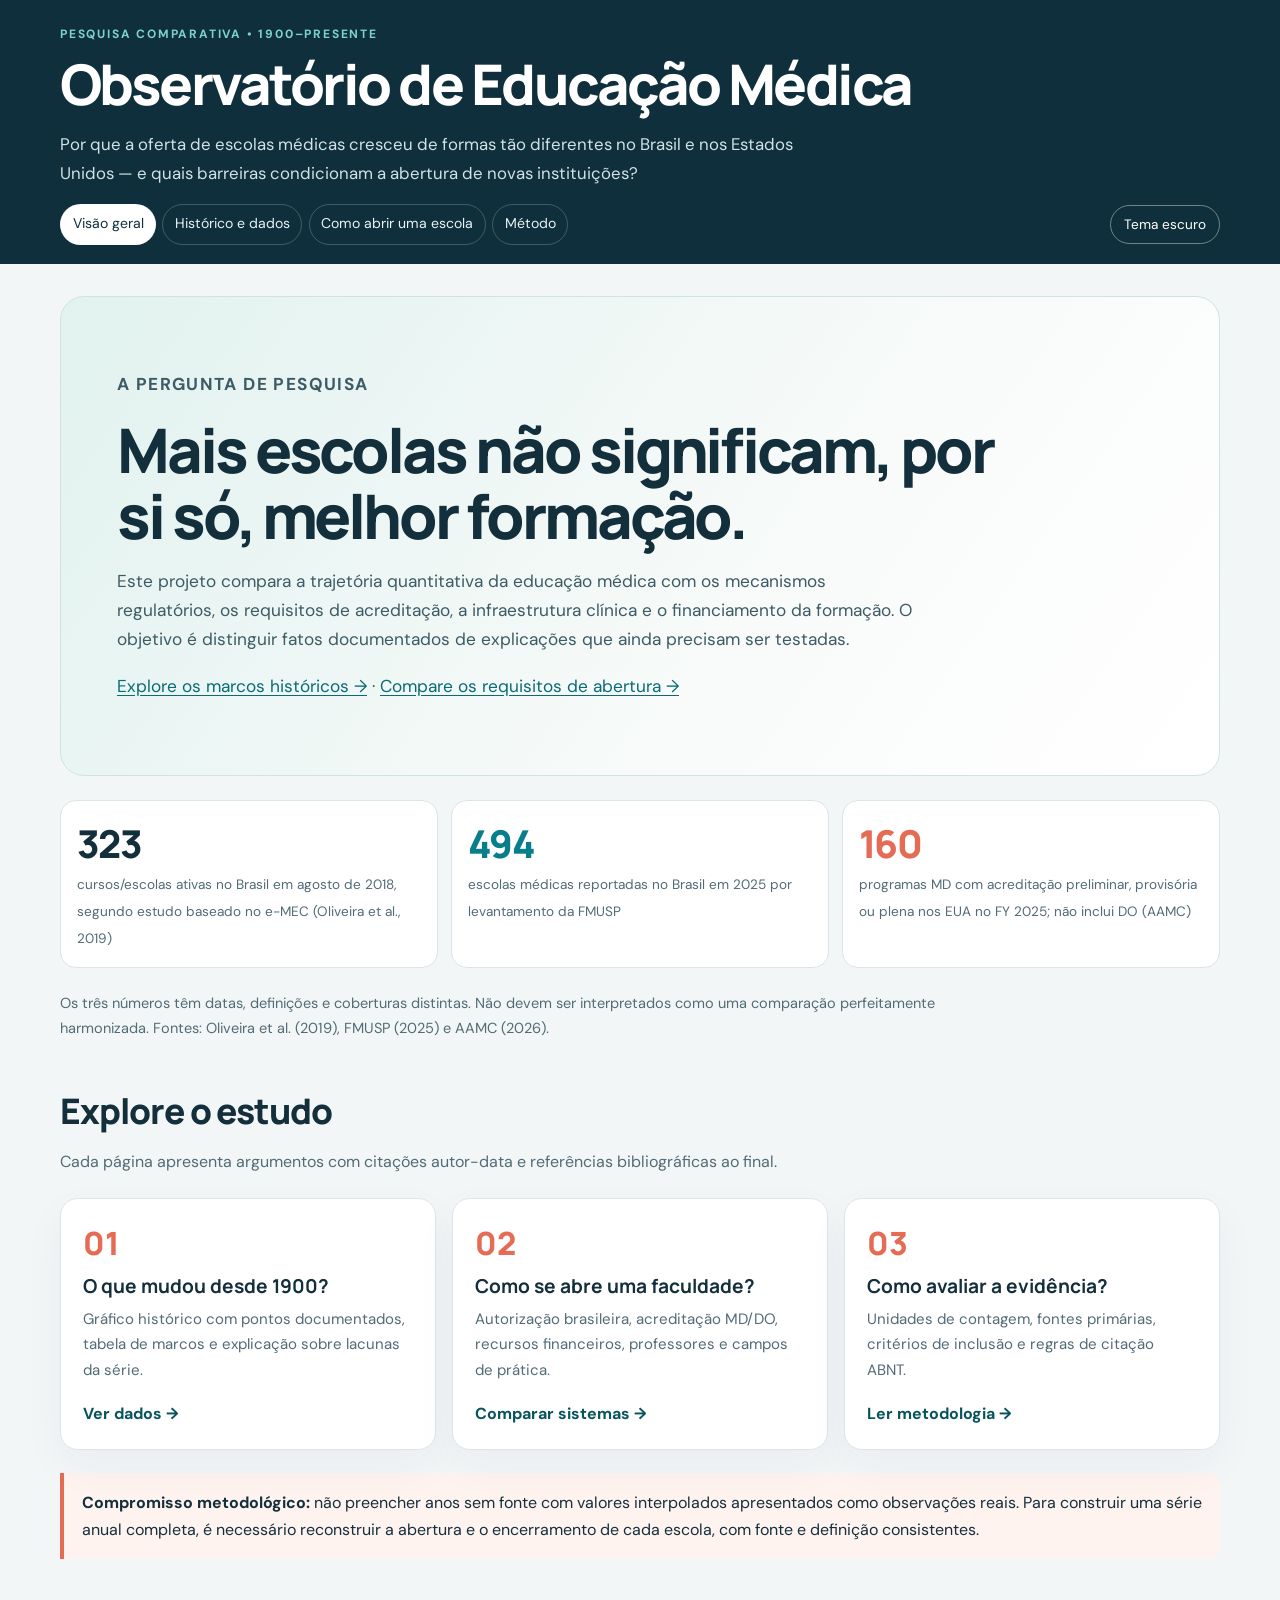
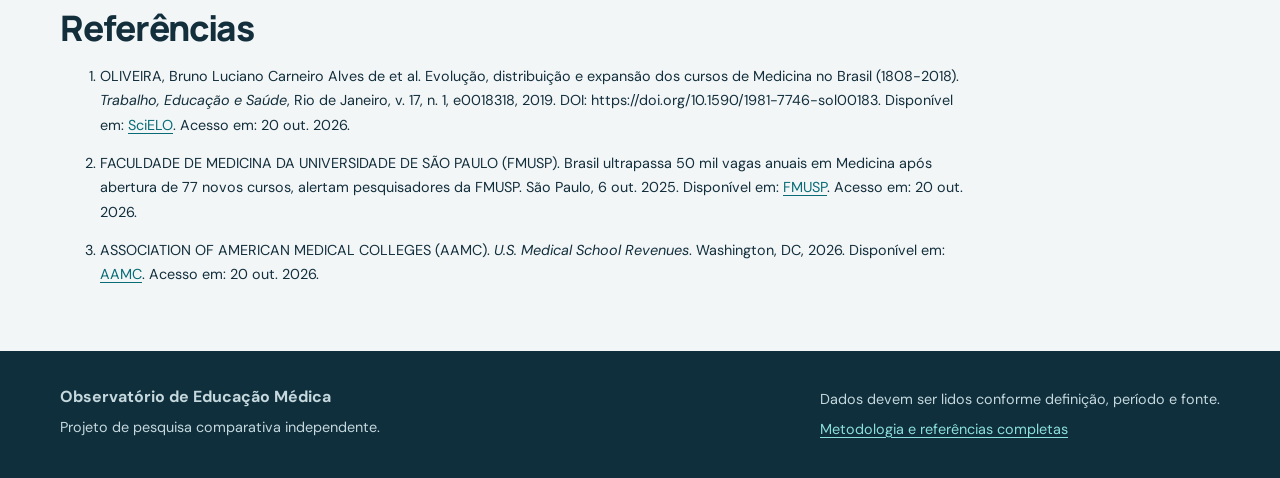
==== index.html @ 44616b42 "design: rebuild homepage with editorial research navigation" ====
<!doctype html><html lang="pt-BR"><head><meta charset="utf-8"><meta name="viewport" content="width=device-width,initial-scale=1"><meta name="description" content="Pesquisa comparativa sobre escolas médicas, expansão histórica e regulação no Brasil e nos Estados Unidos."><title>Observatório de Educação Médica | Brasil e EUA</title><link rel="stylesheet" href="assets/site.css"><script defer src="assets/site.js"></script></head><body><a class="skip" href="#conteudo">Pular para o conteúdo</a><header class="site-header"><p class="eyebrow">Pesquisa comparativa • 1900–presente</p><h1>Observatório de Educação Médica</h1><p class="intro">Por que a oferta de escolas médicas cresceu de formas tão diferentes no Brasil e nos Estados Unidos — e quais barreiras condicionam a abertura de novas instituições?</p><div class="nav-row"><nav class="main-nav" aria-label="Navegação principal"><a href="index.html" aria-current="page">Visão geral</a><a href="evolucao.html">Histórico e dados</a><a href="criterios.html">Como abrir uma escola</a><a href="docs/METODOLOGIA.md">Método</a></nav><button class="theme-toggle" data-theme-toggle type="button" aria-pressed="false">Tema escuro</button></div></header><main id="conteudo"><section class="hero"><p class="kicker">A pergunta de pesquisa</p><h2>Mais escolas não significam, por si só, melhor formação.</h2><p>Este projeto compara a trajetória quantitativa da educação médica com os mecanismos regulatórios, os requisitos de acreditação, a infraestrutura clínica e o financiamento da formação. O objetivo é distinguir fatos documentados de explicações que ainda precisam ser testadas.</p><p><a href="evolucao.html">Explore os marcos históricos →</a> · <a href="criterios.html">Compare os requisitos de abertura →</a></p></section><div class="stats"><div class="stat"><strong>323</strong><span>cursos/escolas ativas no Brasil em agosto de 2018, segundo estudo baseado no e-MEC (Oliveira et al., 2019)</span></div><div class="stat"><strong>494</strong><span>escolas médicas reportadas no Brasil em 2025 por levantamento da FMUSP</span></div><div class="stat"><strong>160</strong><span>programas MD com acreditação preliminar, provisória ou plena nos EUA no FY 2025; não inclui DO (AAMC)</span></div></div><p class="source-note">Os três números têm datas, definições e coberturas distintas. Não devem ser interpretados como uma comparação perfeitamente harmonizada. Fontes: Oliveira et al. (2019), FMUSP (2025) e AAMC (2026).</p><h2 class="section-heading">Explore o estudo</h2><p class="lede">Cada página apresenta argumentos com citações autor-data e referências bibliográficas ao final.</p><div class="card-grid"><a class="feature-card" href="evolucao.html"><span class="card-number">01</span><h3>O que mudou desde 1900?</h3><p>Gráfico histórico com pontos documentados, tabela de marcos e explicação sobre lacunas da série.</p><span class="arrow">Ver dados →</span></a><a class="feature-card" href="criterios.html"><span class="card-number">02</span><h3>Como se abre uma faculdade?</h3><p>Autorização brasileira, acreditação MD/DO, recursos financeiros, professores e campos de prática.</p><span class="arrow">Comparar sistemas →</span></a><a class="feature-card" href="docs/METODOLOGIA.md"><span class="card-number">03</span><h3>Como avaliar a evidência?</h3><p>Unidades de contagem, fontes primárias, critérios de inclusão e regras de citação ABNT.</p><span class="arrow">Ler metodologia →</span></a></div><section class="note"><strong>Compromisso metodológico:</strong> não preencher anos sem fonte com valores interpolados apresentados como observações reais. Para construir uma série anual completa, é necessário reconstruir a abertura e o encerramento de cada escola, com fonte e definição consistentes.</section><h2 class="section-heading">Referências</h2><ol class="refs"><li>OLIVEIRA, Bruno Luciano Carneiro Alves de et al. Evolução, distribuição e expansão dos cursos de Medicina no Brasil (1808-2018). <em>Trabalho, Educação e Saúde</em>, Rio de Janeiro, v. 17, n. 1, e0018318, 2019. DOI: https://doi.org/10.1590/1981-7746-sol00183. Disponível em: <a href="https://www.scielo.br/j/tes/a/SGBd4Hbk5ghWD3yg6vqt3Jk/">SciELO</a>. Acesso em: 20 out. 2026.</li><li>FACULDADE DE MEDICINA DA UNIVERSIDADE DE SÃO PAULO (FMUSP). Brasil ultrapassa 50 mil vagas anuais em Medicina após abertura de 77 novos cursos, alertam pesquisadores da FMUSP. São Paulo, 6 out. 2025. Disponível em: <a href="https://fm.usp.br/fmusp/contato/lista_imprensa_desc?pagina_atual_lista_imprensa_desc=1&secao_id=43">FMUSP</a>. Acesso em: 20 out. 2026.</li><li>ASSOCIATION OF AMERICAN MEDICAL COLLEGES (AAMC). <em>U.S. Medical School Revenues</em>. Washington, DC, 2026. Disponível em: <a href="https://www.aamc.org/data-reports/faculty-institutions/report/us-medical-school-revenues">AAMC</a>. Acesso em: 20 out. 2026.</li></ol></main><footer class="site-footer"><div class="footer-inner"><div><strong>Observatório de Educação Médica</strong><p>Projeto de pesquisa comparativa independente.</p></div><div><p>Dados devem ser lidos conforme definição, período e fonte.</p><p><a href="docs/METODOLOGIA.md">Metodologia e referências completas</a></p></div></div></footer></body></html>
---- assets/site.css ----
@import url('https://fonts.googleapis.com/css2?family=DM+Sans:wght@400;500;600;700&family=Manrope:wght@500;600;700;800&display=swap');:root{color-scheme:light;--bg:#f3f6f7;--paper:#fff;--ink:#132f3c;--muted:#526b77;--line:#dbe5e8;--teal:#087e8b;--coral:#e56b54;--shadow:0 16px 44px #1537470b}*{box-sizing:border-box}html{scroll-behavior:smooth}body{margin:0;background:var(--bg);color:var(--ink);font:16px/1.7 'DM Sans',system-ui,sans-serif}a{color:#086b75;text-underline-offset:3px}a:hover{color:var(--coral)}.skip{position:absolute;left:-9999px}.skip:focus{left:1rem;top:1rem;background:#fff;padding:1rem;z-index:5}.site-header{background:#102f3c;color:white;padding:1.5rem max(1rem,calc((100% - 1160px)/2)) 1.2rem}.eyebrow{margin:0;color:#7bd3d0;font-size:.75rem;font-weight:700;text-transform:uppercase;letter-spacing:.15em}.site-header h1{font:800 clamp(2rem,4.5vw,3.5rem)/1.05 Manrope,system-ui,sans-serif;letter-spacing:-.045em;margin:.65rem 0;max-width:900px}.intro{color:#d2e2e6;max-width:760px;font-size:1.05rem}.nav-row{display:flex;justify-content:space-between;align-items:center;gap:1rem;flex-wrap:wrap}.main-nav{display:flex;flex-wrap:wrap;gap:.4rem}.main-nav a{color:#e8f3f5;text-decoration:none;padding:.45rem .72rem;border:1px solid #ffffff35;border-radius:99px;font-size:.88rem}.main-nav a:hover,.main-nav a[aria-current=page]{background:#fff;color:#102f3c}.theme-toggle{border:1px solid #ffffff66;background:transparent;color:white;border-radius:99px;padding:.45rem .8rem;cursor:pointer;font:inherit;font-size:.85rem}main{width:min(1160px,calc(100% - 2rem));margin:2rem auto 4rem}.hero{background:linear-gradient(125deg,#e1f2ef,#f9fbfa 65%,#fff);border:1px solid #cde4e1;border-radius:1.5rem;padding:clamp(1.4rem,5vw,3.5rem)}.hero h2{font:800 clamp(2rem,4.8vw,4rem)/1.08 Manrope,system-ui,sans-serif;letter-spacing:-.05em;max-width:900px;margin:.7rem 0 1rem}.hero p{max-width:800px;font-size:1.08rem;color:#3d5b65}.kicker{color:#07545d;font-size:.8rem;font-weight:700;letter-spacing:.08em;text-transform:uppercase}.section-heading{font:800 clamp(1.5rem,3vw,2.2rem)/1.2 Manrope,sans-serif;letter-spacing:-.03em;margin:3rem 0 .4rem}.lede{color:var(--muted);max-width:800px}.card-grid{display:grid;grid-template-columns:repeat(3,minmax(0,1fr));gap:1rem;margin:1.4rem 0}.feature-card,article,.chart-card{background:var(--paper);border:1px solid var(--line);border-radius:1.1rem;padding:1.4rem;box-shadow:var(--shadow)}.feature-card{display:flex;flex-direction:column;min-height:190px;color:inherit;text-decoration:none;transition:transform .2s,border-color .2s}.feature-card:hover{transform:translateY(-3px);border-color:var(--teal)}.card-number{font:800 2rem Manrope;color:var(--coral)}.feature-card h3{font:700 1.2rem Manrope;margin:.5rem 0}.feature-card p{margin:0;color:var(--muted);font-size:.94rem}.arrow{margin-top:auto;padding-top:1rem;color:#07545d;font-weight:700}.stats{display:grid;grid-template-columns:repeat(3,minmax(0,1fr));gap:.8rem;margin:1.5rem 0}.stat{background:#fff;border:1px solid var(--line);border-radius:1rem;padding:1rem}.stat strong{display:block;font:800 clamp(1.6rem,3vw,2.4rem) Manrope;letter-spacing:-.04em}.stat span{font-size:.85rem;color:var(--muted)}.stat:nth-child(2) strong{color:var(--teal)}.stat:nth-child(3) strong{color:var(--coral)}article{padding:clamp(1rem,3vw,2.5rem)}article h2{font:800 clamp(1.4rem,2.7vw,2rem)/1.2 Manrope,sans-serif;letter-spacing:-.025em;margin:2.1rem 0 .7rem}article h2:first-child{margin-top:0}article h3{font:700 1.2rem Manrope;margin:1.5rem 0 .4rem}p,li{max-width:88ch}li{margin:.35rem 0}.note{border-left:4px solid var(--coral);padding:1rem 1.1rem;background:#fff3ef;border-radius:0 .7rem .7rem 0;margin:1.2rem 0}.source-note{font-size:.91rem;color:var(--muted)}.chart-card{margin:1.3rem 0}.chart-scroll{overflow-x:auto}.chart-scroll svg{display:block;width:100%;min-width:650px;height:auto}.chart-legend{display:flex;flex-wrap:wrap;gap:1rem;color:var(--muted);font-size:.9rem}.legend-item{display:flex;align-items:center;gap:.45rem}.legend-dot{width:.8rem;height:.8rem;border-radius:50%;display:inline-block}.table-wrap{overflow-x:auto;border:1px solid var(--line);border-radius:1rem;background:var(--paper)}table{border-collapse:collapse;width:100%;min-width:650px;font-size:.93rem}th,td{text-align:left;vertical-align:top;padding:.8rem .9rem;border-bottom:1px solid var(--line)}th{background:#e7f2f2;color:#193f4b;font-size:.8rem;text-transform:uppercase;letter-spacing:.05em}tbody tr:nth-child(even){background:#f7fafb}tbody tr:last-child td{border-bottom:0}.refs{font-size:.9rem}.refs li{margin:.85rem 0;overflow-wrap:anywhere}.site-footer{background:#102f3c;color:#c4d8dd;padding:2rem max(1rem,calc((100% - 1160px)/2))}.footer-inner{display:flex;justify-content:space-between;gap:2rem;flex-wrap:wrap}.site-footer a{color:#8ce0dc}.site-footer p{margin:.3rem 0;font-size:.9rem}button:focus-visible,a:focus-visible{outline:3px solid var(--coral);outline-offset:3px}@media(max-width:800px){.card-grid{grid-template-columns:repeat(2,minmax(0,1fr))}.stats{grid-template-columns:1fr 1fr}}@media(max-width:540px){main{width:calc(100% - 1rem);margin-top:.75rem}.site-header{padding:1.2rem .8rem}.main-nav{gap:.3rem}.main-nav a{font-size:.81rem;padding:.4rem .55rem}.card-grid,.stats{grid-template-columns:1fr}.hero{border-radius:1rem;padding:1.3rem}.feature-card{min-height:unset}article{padding:1rem}.chart-card{padding:.75rem}}:root[data-theme=dark]{color-scheme:dark;--bg:#0c1b22;--paper:#132832;--ink:#edf6f7;--muted:#b0c5cb;--line:#29434d;--shadow:0 16px 44px #0002}:root[data-theme=dark] .hero{background:linear-gradient(125deg,#163e42,#132832);border-color:#315b60}:root[data-theme=dark] .hero p{color:#d0e3e5}:root[data-theme=dark] .stat{background:var(--paper)}:root[data-theme=dark] th{background:#1a4148;color:#edf6f7}:root[data-theme=dark] tbody tr:nth-child(even){background:#172f38}:root[data-theme=dark] .note{background:#3a2926}@media(prefers-reduced-motion:reduce){html{scroll-behavior:auto}*,*:before,*:after{transition:none!important}}
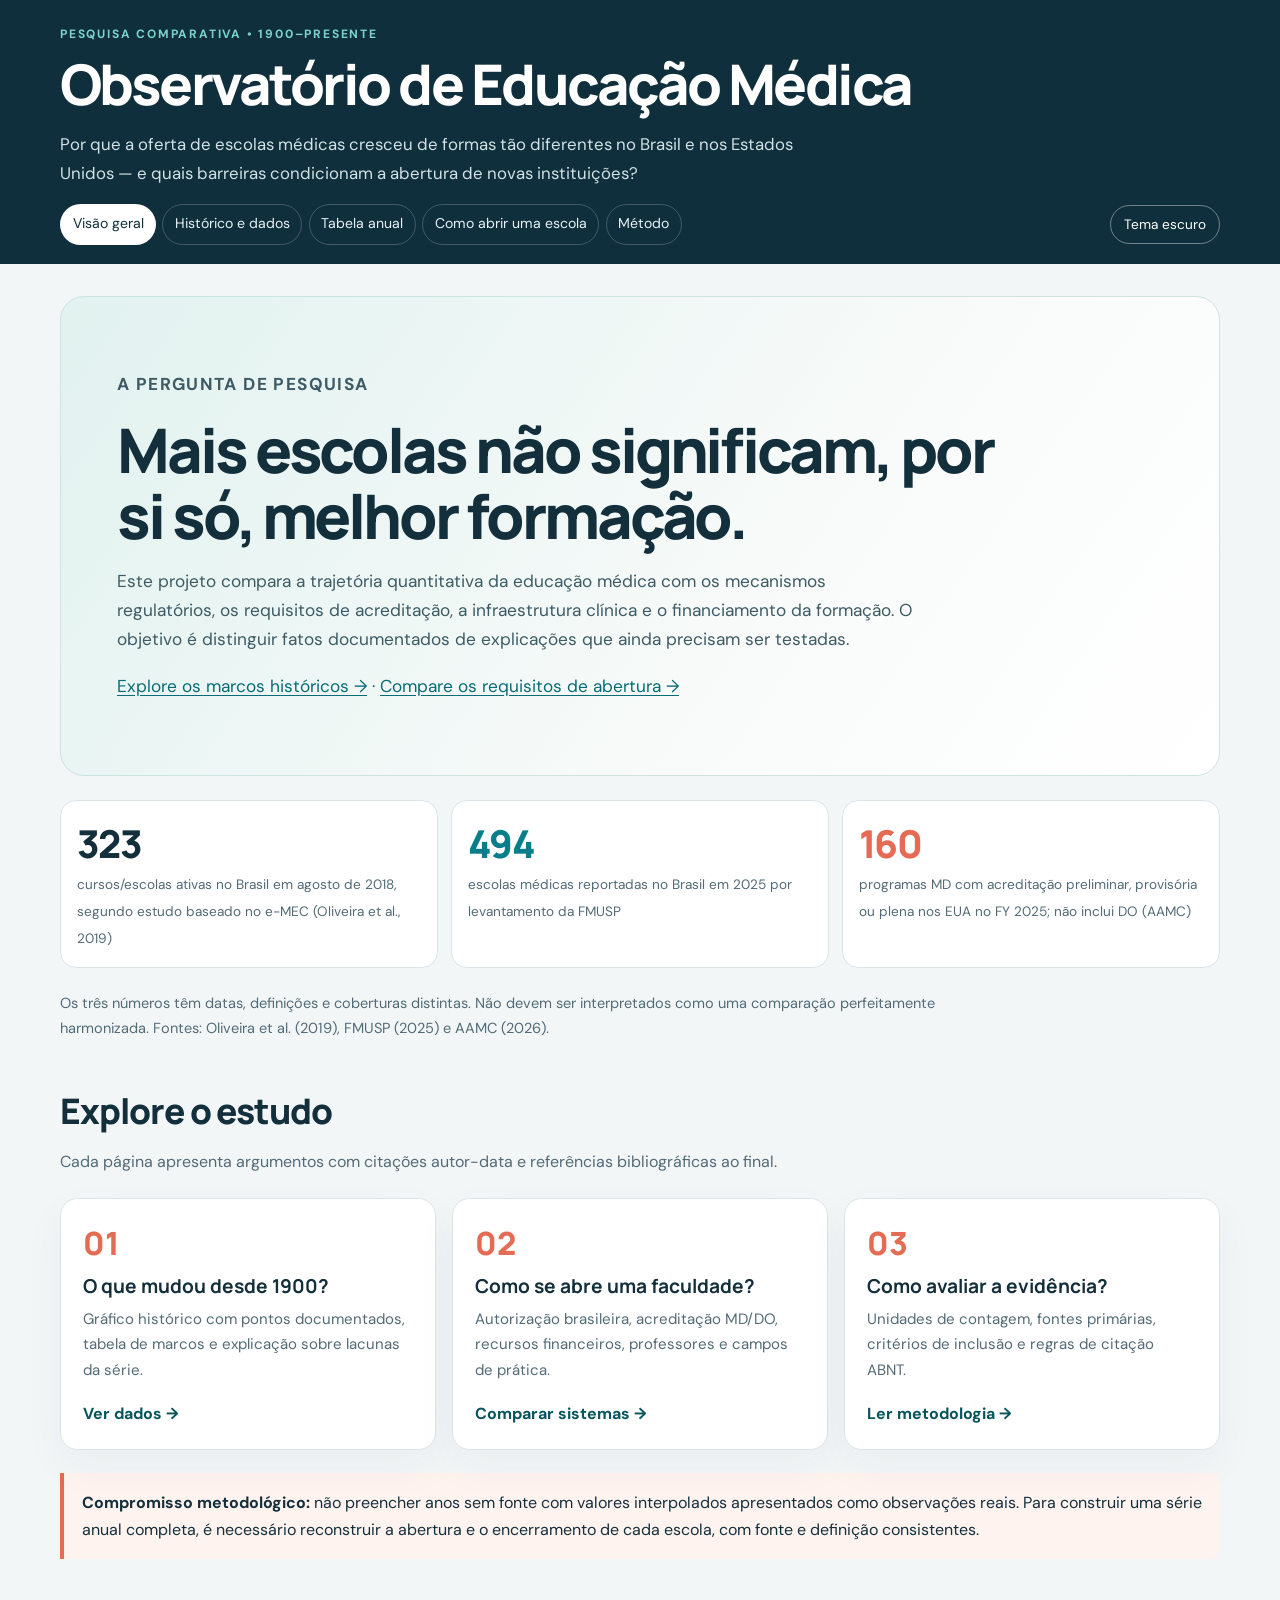
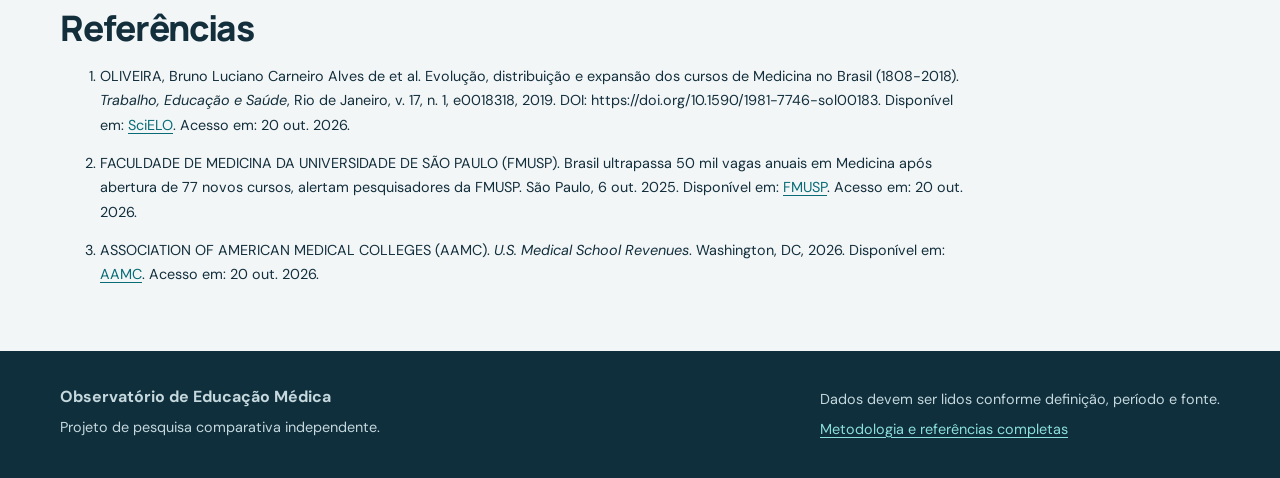
==== commit 46a3b929: "docs: link annual table and correct bibliographic metadata" ====
--- a/index.html
+++ b/index.html
@@ -1 +1 @@
-<!doctype html><html lang="pt-BR"><head><meta charset="utf-8"><meta name="viewport" content="width=device-width,initial-scale=1"><meta name="description" content="Pesquisa comparativa sobre escolas médicas, expansão histórica e regulação no Brasil e nos Estados Unidos."><title>Observatório de Educação Médica | Brasil e EUA</title><link rel="stylesheet" href="assets/site.css"><script defer src="assets/site.js"></script></head><body><a class="skip" href="#conteudo">Pular para o conteúdo</a><header class="site-header"><p class="eyebrow">Pesquisa comparativa • 1900–presente</p><h1>Observatório de Educação Médica</h1><p class="intro">Por que a oferta de escolas médicas cresceu de formas tão diferentes no Brasil e nos Estados Unidos — e quais barreiras condicionam a abertura de novas instituições?</p><div class="nav-row"><nav class="main-nav" aria-label="Navegação principal"><a href="index.html" aria-current="page">Visão geral</a><a href="evolucao.html">Histórico e dados</a><a href="criterios.html">Como abrir uma escola</a><a href="docs/METODOLOGIA.md">Método</a></nav><button class="theme-toggle" data-theme-toggle type="button" aria-pressed="false">Tema escuro</button></div></header><main id="conteudo"><section class="hero"><p class="kicker">A pergunta de pesquisa</p><h2>Mais escolas não significam, por si só, melhor formação.</h2><p>Este projeto compara a trajetória quantitativa da educação médica com os mecanismos regulatórios, os requisitos de acreditação, a infraestrutura clínica e o financiamento da formação. O objetivo é distinguir fatos documentados de explicações que ainda precisam ser testadas.</p><p><a href="evolucao.html">Explore os marcos históricos →</a> · <a href="criterios.html">Compare os requisitos de abertura →</a></p></section><div class="stats"><div class="stat"><strong>323</strong><span>cursos/escolas ativas no Brasil em agosto de 2018, segundo estudo baseado no e-MEC (Oliveira et al., 2019)</span></div><div class="stat"><strong>494</strong><span>escolas médicas reportadas no Brasil em 2025 por levantamento da FMUSP</span></div><div class="stat"><strong>160</strong><span>programas MD com acreditação preliminar, provisória ou plena nos EUA no FY 2025; não inclui DO (AAMC)</span></div></div><p class="source-note">Os três números têm datas, definições e coberturas distintas. Não devem ser interpretados como uma comparação perfeitamente harmonizada. Fontes: Oliveira et al. (2019), FMUSP (2025) e AAMC (2026).</p><h2 class="section-heading">Explore o estudo</h2><p class="lede">Cada página apresenta argumentos com citações autor-data e referências bibliográficas ao final.</p><div class="card-grid"><a class="feature-card" href="evolucao.html"><span class="card-number">01</span><h3>O que mudou desde 1900?</h3><p>Gráfico histórico com pontos documentados, tabela de marcos e explicação sobre lacunas da série.</p><span class="arrow">Ver dados →</span></a><a class="feature-card" href="criterios.html"><span class="card-number">02</span><h3>Como se abre uma faculdade?</h3><p>Autorização brasileira, acreditação MD/DO, recursos financeiros, professores e campos de prática.</p><span class="arrow">Comparar sistemas →</span></a><a class="feature-card" href="docs/METODOLOGIA.md"><span class="card-number">03</span><h3>Como avaliar a evidência?</h3><p>Unidades de contagem, fontes primárias, critérios de inclusão e regras de citação ABNT.</p><span class="arrow">Ler metodologia →</span></a></div><section class="note"><strong>Compromisso metodológico:</strong> não preencher anos sem fonte com valores interpolados apresentados como observações reais. Para construir uma série anual completa, é necessário reconstruir a abertura e o encerramento de cada escola, com fonte e definição consistentes.</section><h2 class="section-heading">Referências</h2><ol class="refs"><li>OLIVEIRA, Bruno Luciano Carneiro Alves de et al. Evolução, distribuição e expansão dos cursos de Medicina no Brasil (1808-2018). <em>Trabalho, Educação e Saúde</em>, Rio de Janeiro, v. 17, n. 1, e0018318, 2019. DOI: https://doi.org/10.1590/1981-7746-sol00183. Disponível em: <a href="https://www.scielo.br/j/tes/a/SGBd4Hbk5ghWD3yg6vqt3Jk/">SciELO</a>. Acesso em: 20 out. 2026.</li><li>FACULDADE DE MEDICINA DA UNIVERSIDADE DE SÃO PAULO (FMUSP). Brasil ultrapassa 50 mil vagas anuais em Medicina após abertura de 77 novos cursos, alertam pesquisadores da FMUSP. São Paulo, 6 out. 2025. Disponível em: <a href="https://fm.usp.br/fmusp/contato/lista_imprensa_desc?pagina_atual_lista_imprensa_desc=1&secao_id=43">FMUSP</a>. Acesso em: 20 out. 2026.</li><li>ASSOCIATION OF AMERICAN MEDICAL COLLEGES (AAMC). <em>U.S. Medical School Revenues</em>. Washington, DC, 2026. Disponível em: <a href="https://www.aamc.org/data-reports/faculty-institutions/report/us-medical-school-revenues">AAMC</a>. Acesso em: 20 out. 2026.</li></ol></main><footer class="site-footer"><div class="footer-inner"><div><strong>Observatório de Educação Médica</strong><p>Projeto de pesquisa comparativa independente.</p></div><div><p>Dados devem ser lidos conforme definição, período e fonte.</p><p><a href="docs/METODOLOGIA.md">Metodologia e referências completas</a></p></div></div></footer></body></html>+<!doctype html><html lang="pt-BR"><head><meta charset="utf-8"><meta name="viewport" content="width=device-width,initial-scale=1"><meta name="description" content="Pesquisa comparativa sobre escolas médicas, expansão histórica e regulação no Brasil e nos Estados Unidos."><title>Observatório de Educação Médica | Brasil e EUA</title><link rel="stylesheet" href="assets/site.css"><script defer src="assets/site.js"></script></head><body><a class="skip" href="#conteudo">Pular para o conteúdo</a><header class="site-header"><p class="eyebrow">Pesquisa comparativa • 1900–presente</p><h1>Observatório de Educação Médica</h1><p class="intro">Por que a oferta de escolas médicas cresceu de formas tão diferentes no Brasil e nos Estados Unidos — e quais barreiras condicionam a abertura de novas instituições?</p><div class="nav-row"><nav class="main-nav" aria-label="Navegação principal"><a href="index.html" aria-current="page">Visão geral</a><a href="evolucao.html">Histórico e dados</a><a href="serie-anual.html">Tabela anual</a><a href="criterios.html">Como abrir uma escola</a><a href="docs/METODOLOGIA.md">Método</a></nav><button class="theme-toggle" data-theme-toggle type="button" aria-pressed="false">Tema escuro</button></div></header><main id="conteudo"><section class="hero"><p class="kicker">A pergunta de pesquisa</p><h2>Mais escolas não significam, por si só, melhor formação.</h2><p>Este projeto compara a trajetória quantitativa da educação médica com os mecanismos regulatórios, os requisitos de acreditação, a infraestrutura clínica e o financiamento da formação. O objetivo é distinguir fatos documentados de explicações que ainda precisam ser testadas.</p><p><a href="evolucao.html">Explore os marcos históricos →</a> · <a href="criterios.html">Compare os requisitos de abertura →</a></p></section><div class="stats"><div class="stat"><strong>323</strong><span>cursos/escolas ativas no Brasil em agosto de 2018, segundo estudo baseado no e-MEC (Oliveira et al., 2019)</span></div><div class="stat"><strong>494</strong><span>escolas médicas reportadas no Brasil em 2025 por levantamento da FMUSP</span></div><div class="stat"><strong>160</strong><span>programas MD com acreditação preliminar, provisória ou plena nos EUA no FY 2025; não inclui DO (AAMC)</span></div></div><p class="source-note">Os três números têm datas, definições e coberturas distintas. Não devem ser interpretados como uma comparação perfeitamente harmonizada. Fontes: Oliveira et al. (2019), FMUSP (2025) e AAMC (2026).</p><h2 class="section-heading">Explore o estudo</h2><p class="lede">Cada página apresenta argumentos com citações autor-data e referências bibliográficas ao final.</p><div class="card-grid"><a class="feature-card" href="evolucao.html"><span class="card-number">01</span><h3>O que mudou desde 1900?</h3><p>Gráfico histórico com pontos documentados, tabela de marcos e explicação sobre lacunas da série.</p><span class="arrow">Ver dados →</span></a><a class="feature-card" href="criterios.html"><span class="card-number">02</span><h3>Como se abre uma faculdade?</h3><p>Autorização brasileira, acreditação MD/DO, recursos financeiros, professores e campos de prática.</p><span class="arrow">Comparar sistemas →</span></a><a class="feature-card" href="docs/METODOLOGIA.md"><span class="card-number">03</span><h3>Como avaliar a evidência?</h3><p>Unidades de contagem, fontes primárias, critérios de inclusão e regras de citação ABNT.</p><span class="arrow">Ler metodologia →</span></a></div><section class="note"><strong>Compromisso metodológico:</strong> não preencher anos sem fonte com valores interpolados apresentados como observações reais. Para construir uma série anual completa, é necessário reconstruir a abertura e o encerramento de cada escola, com fonte e definição consistentes.</section><h2 class="section-heading">Referências</h2><ol class="refs"><li>OLIVEIRA, Bruno Luciano Carneiro Alves de et al. Evolução, distribuição e expansão dos cursos de Medicina no Brasil (1808-2018). <em>Trabalho, Educação e Saúde</em>, Rio de Janeiro, v. 17, n. 1, e0018318, 2019. DOI: https://doi.org/10.1590/1981-7746-sol00183. Disponível em: <a href="https://www.scielo.br/j/tes/a/SGBd4Hbk5ghWD3yg6vqt3Jk/">SciELO</a>. Acesso em: 20 out. 2026.</li><li>FACULDADE DE MEDICINA DA UNIVERSIDADE DE SÃO PAULO (FMUSP). Brasil ultrapassa 50 mil vagas anuais em Medicina após abertura de 77 novos cursos, alertam pesquisadores da FMUSP. São Paulo, 6 out. 2025. Disponível em: <a href="https://fm.usp.br/fmusp/contato/lista_imprensa_desc?pagina_atual_lista_imprensa_desc=1&secao_id=43">FMUSP</a>. Acesso em: 20 out. 2026.</li><li>ASSOCIATION OF AMERICAN MEDICAL COLLEGES (AAMC). <em>U.S. Medical School Revenues</em>. Washington, DC, 2026. Disponível em: <a href="https://www.aamc.org/data-reports/faculty-institutions/report/us-medical-school-revenues">AAMC</a>. Acesso em: 20 out. 2026.</li></ol></main><footer class="site-footer"><div class="footer-inner"><div><strong>Observatório de Educação Médica</strong><p>Projeto de pesquisa comparativa independente.</p></div><div><p>Dados devem ser lidos conforme definição, período e fonte.</p><p><a href="docs/METODOLOGIA.md">Metodologia e referências completas</a></p></div></div></footer></body></html>
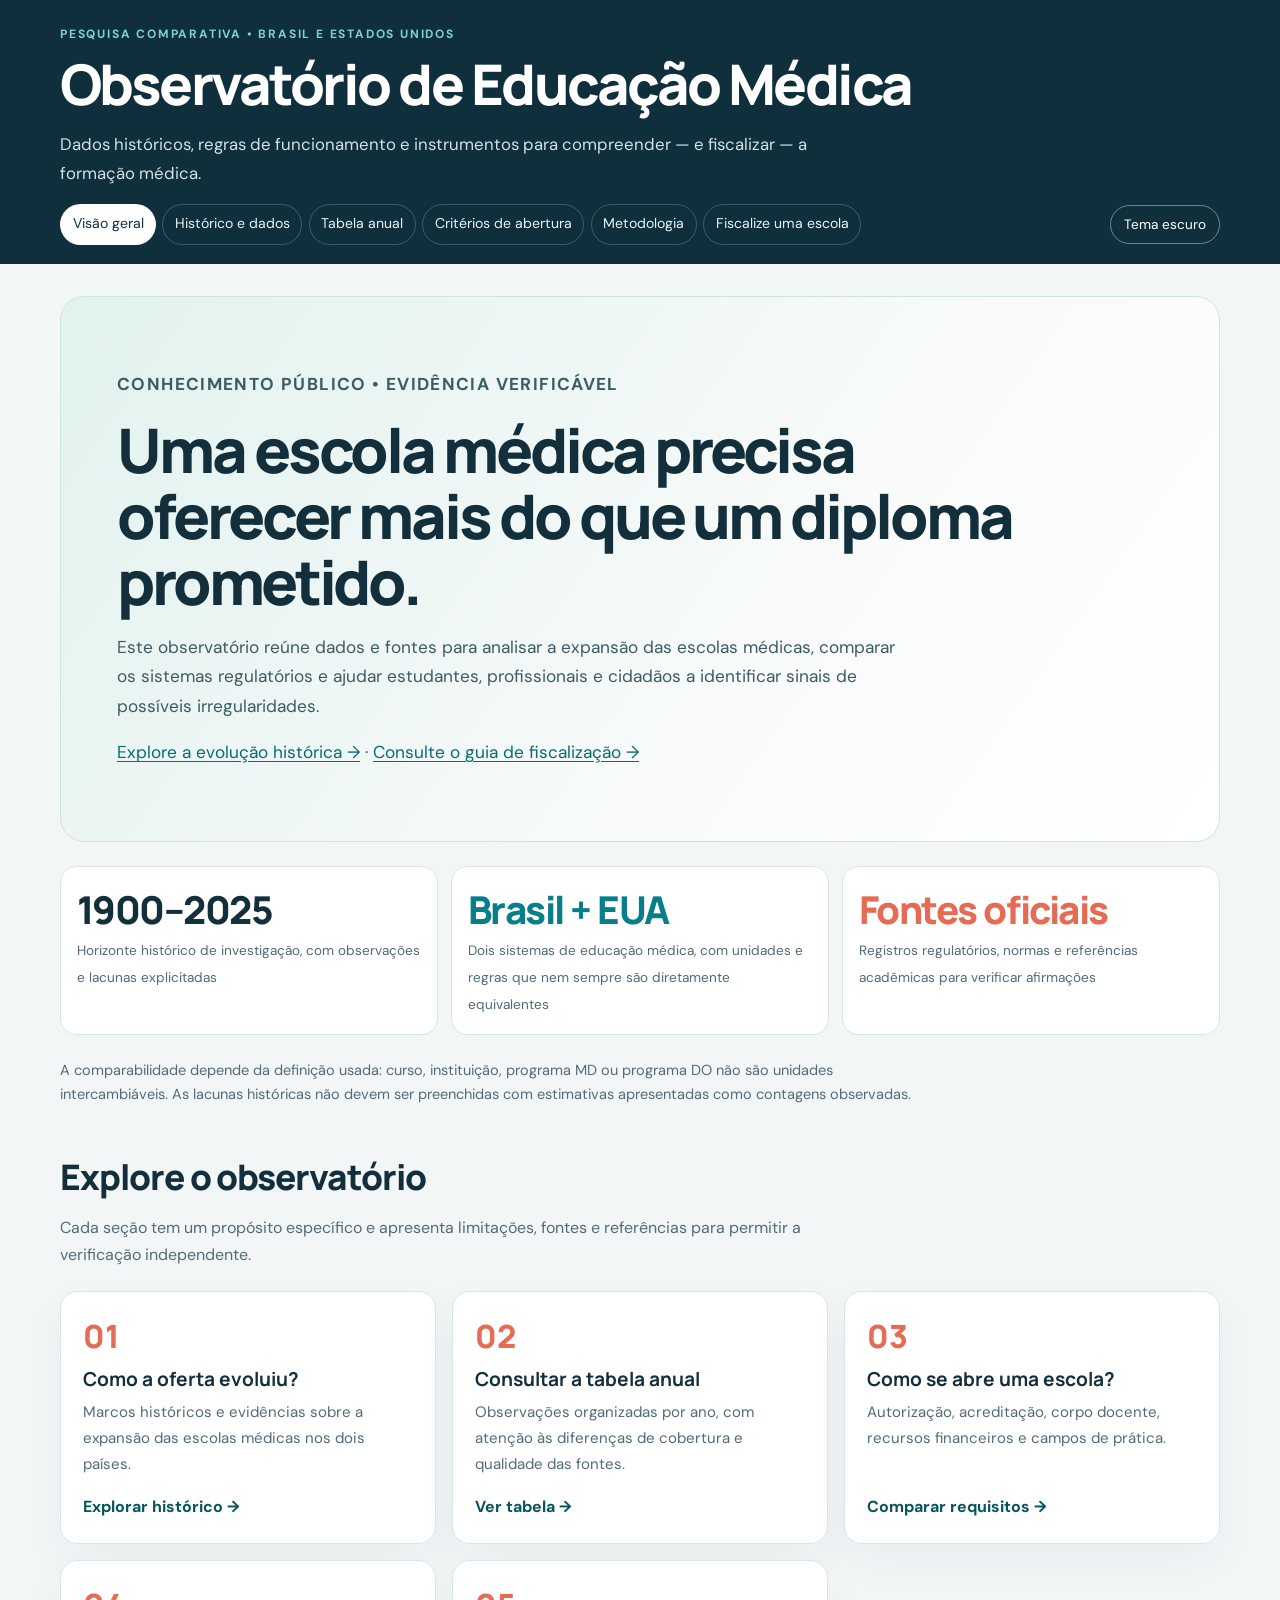
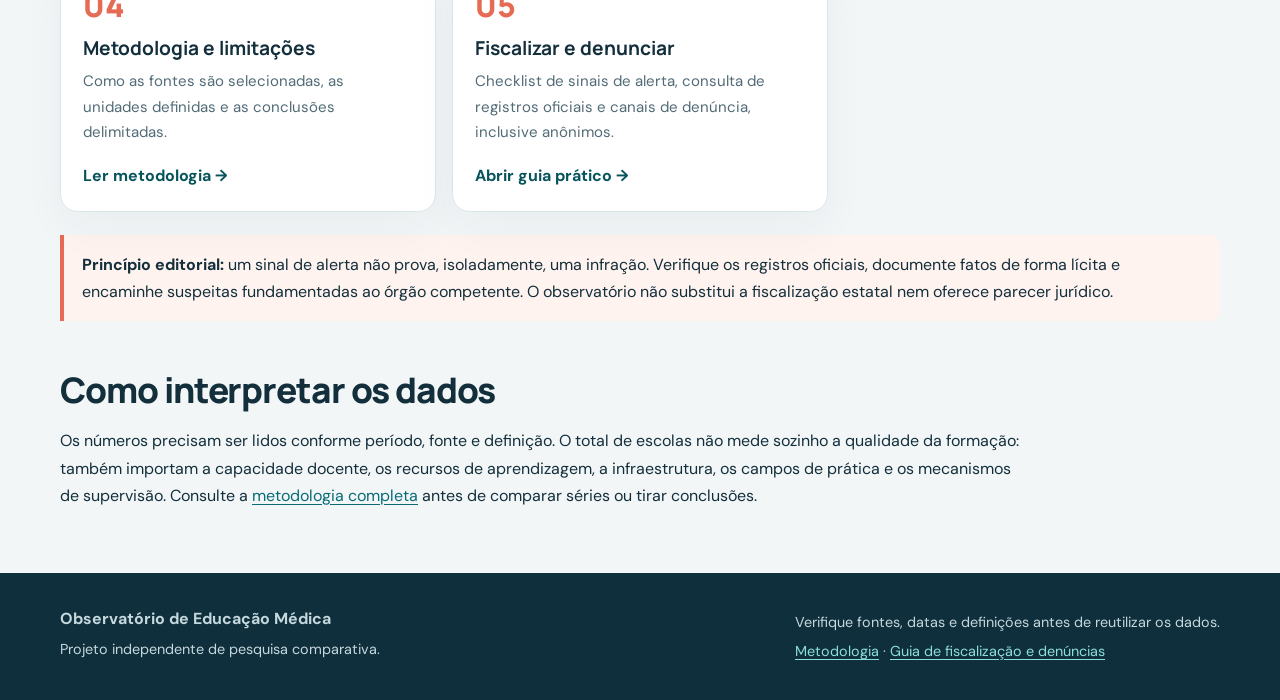
==== commit a855cc49: "Redesign homepage and integrate new guide pages" ====
--- a/index.html
+++ b/index.html
@@ -1 +1 @@
-<!doctype html><html lang="pt-BR"><head><meta charset="utf-8"><meta name="viewport" content="width=device-width,initial-scale=1"><meta name="description" content="Pesquisa comparativa sobre escolas médicas, expansão histórica e regulação no Brasil e nos Estados Unidos."><title>Observatório de Educação Médica | Brasil e EUA</title><link rel="stylesheet" href="assets/site.css"><script defer src="assets/site.js"></script></head><body><a class="skip" href="#conteudo">Pular para o conteúdo</a><header class="site-header"><p class="eyebrow">Pesquisa comparativa • 1900–presente</p><h1>Observatório de Educação Médica</h1><p class="intro">Por que a oferta de escolas médicas cresceu de formas tão diferentes no Brasil e nos Estados Unidos — e quais barreiras condicionam a abertura de novas instituições?</p><div class="nav-row"><nav class="main-nav" aria-label="Navegação principal"><a href="index.html" aria-current="page">Visão geral</a><a href="evolucao.html">Histórico e dados</a><a href="serie-anual.html">Tabela anual</a><a href="criterios.html">Como abrir uma escola</a><a href="docs/METODOLOGIA.md">Método</a></nav><button class="theme-toggle" data-theme-toggle type="button" aria-pressed="false">Tema escuro</button></div></header><main id="conteudo"><section class="hero"><p class="kicker">A pergunta de pesquisa</p><h2>Mais escolas não significam, por si só, melhor formação.</h2><p>Este projeto compara a trajetória quantitativa da educação médica com os mecanismos regulatórios, os requisitos de acreditação, a infraestrutura clínica e o financiamento da formação. O objetivo é distinguir fatos documentados de explicações que ainda precisam ser testadas.</p><p><a href="evolucao.html">Explore os marcos históricos →</a> · <a href="criterios.html">Compare os requisitos de abertura →</a></p></section><div class="stats"><div class="stat"><strong>323</strong><span>cursos/escolas ativas no Brasil em agosto de 2018, segundo estudo baseado no e-MEC (Oliveira et al., 2019)</span></div><div class="stat"><strong>494</strong><span>escolas médicas reportadas no Brasil em 2025 por levantamento da FMUSP</span></div><div class="stat"><strong>160</strong><span>programas MD com acreditação preliminar, provisória ou plena nos EUA no FY 2025; não inclui DO (AAMC)</span></div></div><p class="source-note">Os três números têm datas, definições e coberturas distintas. Não devem ser interpretados como uma comparação perfeitamente harmonizada. Fontes: Oliveira et al. (2019), FMUSP (2025) e AAMC (2026).</p><h2 class="section-heading">Explore o estudo</h2><p class="lede">Cada página apresenta argumentos com citações autor-data e referências bibliográficas ao final.</p><div class="card-grid"><a class="feature-card" href="evolucao.html"><span class="card-number">01</span><h3>O que mudou desde 1900?</h3><p>Gráfico histórico com pontos documentados, tabela de marcos e explicação sobre lacunas da série.</p><span class="arrow">Ver dados →</span></a><a class="feature-card" href="criterios.html"><span class="card-number">02</span><h3>Como se abre uma faculdade?</h3><p>Autorização brasileira, acreditação MD/DO, recursos financeiros, professores e campos de prática.</p><span class="arrow">Comparar sistemas →</span></a><a class="feature-card" href="docs/METODOLOGIA.md"><span class="card-number">03</span><h3>Como avaliar a evidência?</h3><p>Unidades de contagem, fontes primárias, critérios de inclusão e regras de citação ABNT.</p><span class="arrow">Ler metodologia →</span></a></div><section class="note"><strong>Compromisso metodológico:</strong> não preencher anos sem fonte com valores interpolados apresentados como observações reais. Para construir uma série anual completa, é necessário reconstruir a abertura e o encerramento de cada escola, com fonte e definição consistentes.</section><h2 class="section-heading">Referências</h2><ol class="refs"><li>OLIVEIRA, Bruno Luciano Carneiro Alves de et al. Evolução, distribuição e expansão dos cursos de Medicina no Brasil (1808-2018). <em>Trabalho, Educação e Saúde</em>, Rio de Janeiro, v. 17, n. 1, e0018318, 2019. DOI: https://doi.org/10.1590/1981-7746-sol00183. Disponível em: <a href="https://www.scielo.br/j/tes/a/SGBd4Hbk5ghWD3yg6vqt3Jk/">SciELO</a>. Acesso em: 20 out. 2026.</li><li>FACULDADE DE MEDICINA DA UNIVERSIDADE DE SÃO PAULO (FMUSP). Brasil ultrapassa 50 mil vagas anuais em Medicina após abertura de 77 novos cursos, alertam pesquisadores da FMUSP. São Paulo, 6 out. 2025. Disponível em: <a href="https://fm.usp.br/fmusp/contato/lista_imprensa_desc?pagina_atual_lista_imprensa_desc=1&secao_id=43">FMUSP</a>. Acesso em: 20 out. 2026.</li><li>ASSOCIATION OF AMERICAN MEDICAL COLLEGES (AAMC). <em>U.S. Medical School Revenues</em>. Washington, DC, 2026. Disponível em: <a href="https://www.aamc.org/data-reports/faculty-institutions/report/us-medical-school-revenues">AAMC</a>. Acesso em: 20 out. 2026.</li></ol></main><footer class="site-footer"><div class="footer-inner"><div><strong>Observatório de Educação Médica</strong><p>Projeto de pesquisa comparativa independente.</p></div><div><p>Dados devem ser lidos conforme definição, período e fonte.</p><p><a href="docs/METODOLOGIA.md">Metodologia e referências completas</a></p></div></div></footer></body></html>+<!doctype html><html lang="pt-BR"><head><meta charset="utf-8"><meta name="viewport" content="width=device-width,initial-scale=1"><meta name="description" content="Observatório independente sobre a história, a regulação e a qualidade estrutural da educação médica no Brasil e nos Estados Unidos."><title>Observatório de Educação Médica | Brasil e EUA</title><link rel="stylesheet" href="assets/site.css"><script defer src="assets/site.js"></script></head><body><a class="skip" href="#conteudo">Pular para o conteúdo</a><header class="site-header"><p class="eyebrow">Pesquisa comparativa • Brasil e Estados Unidos</p><h1>Observatório de Educação Médica</h1><p class="intro">Dados históricos, regras de funcionamento e instrumentos para compreender — e fiscalizar — a formação médica.</p><div class="nav-row"><nav class="main-nav" aria-label="Navegação principal"><a href="index.html" aria-current="page">Visão geral</a><a href="evolucao.html">Histórico e dados</a><a href="serie-anual.html">Tabela anual</a><a href="criterios.html">Critérios de abertura</a><a href="metodologia.html">Metodologia</a><a href="denuncias.html">Fiscalize uma escola</a></nav><button class="theme-toggle" data-theme-toggle type="button" aria-pressed="false">Tema escuro</button></div></header><main id="conteudo"><section class="hero"><p class="kicker">Conhecimento público • Evidência verificável</p><h2>Uma escola médica precisa oferecer mais do que um diploma prometido.</h2><p>Este observatório reúne dados e fontes para analisar a expansão das escolas médicas, comparar os sistemas regulatórios e ajudar estudantes, profissionais e cidadãos a identificar sinais de possíveis irregularidades.</p><p><a href="evolucao.html">Explore a evolução histórica →</a> · <a href="denuncias.html">Consulte o guia de fiscalização →</a></p></section><div class="stats"><div class="stat"><strong>1900–2025</strong><span>Horizonte histórico de investigação, com observações e lacunas explicitadas</span></div><div class="stat"><strong>Brasil + EUA</strong><span>Dois sistemas de educação médica, com unidades e regras que nem sempre são diretamente equivalentes</span></div><div class="stat"><strong>Fontes oficiais</strong><span>Registros regulatórios, normas e referências acadêmicas para verificar afirmações</span></div></div><p class="source-note">A comparabilidade depende da definição usada: curso, instituição, programa MD ou programa DO não são unidades intercambiáveis. As lacunas históricas não devem ser preenchidas com estimativas apresentadas como contagens observadas.</p><h2 class="section-heading">Explore o observatório</h2><p class="lede">Cada seção tem um propósito específico e apresenta limitações, fontes e referências para permitir a verificação independente.</p><div class="card-grid"><a class="feature-card" href="evolucao.html"><span class="card-number">01</span><h3>Como a oferta evoluiu?</h3><p>Marcos históricos e evidências sobre a expansão das escolas médicas nos dois países.</p><span class="arrow">Explorar histórico →</span></a><a class="feature-card" href="serie-anual.html"><span class="card-number">02</span><h3>Consultar a tabela anual</h3><p>Observações organizadas por ano, com atenção às diferenças de cobertura e qualidade das fontes.</p><span class="arrow">Ver tabela →</span></a><a class="feature-card" href="criterios.html"><span class="card-number">03</span><h3>Como se abre uma escola?</h3><p>Autorização, acreditação, corpo docente, recursos financeiros e campos de prática.</p><span class="arrow">Comparar requisitos →</span></a><a class="feature-card" href="metodologia.html"><span class="card-number">04</span><h3>Metodologia e limitações</h3><p>Como as fontes são selecionadas, as unidades definidas e as conclusões delimitadas.</p><span class="arrow">Ler metodologia →</span></a><a class="feature-card" href="denuncias.html"><span class="card-number">05</span><h3>Fiscalizar e denunciar</h3><p>Checklist de sinais de alerta, consulta de registros oficiais e canais de denúncia, inclusive anônimos.</p><span class="arrow">Abrir guia prático →</span></a></div><section class="note"><strong>Princípio editorial:</strong> um sinal de alerta não prova, isoladamente, uma infração. Verifique os registros oficiais, documente fatos de forma lícita e encaminhe suspeitas fundamentadas ao órgão competente. O observatório não substitui a fiscalização estatal nem oferece parecer jurídico.</section><h2 class="section-heading">Como interpretar os dados</h2><p>Os números precisam ser lidos conforme período, fonte e definição. O total de escolas não mede sozinho a qualidade da formação: também importam a capacidade docente, os recursos de aprendizagem, a infraestrutura, os campos de prática e os mecanismos de supervisão. Consulte a <a href="metodologia.html">metodologia completa</a> antes de comparar séries ou tirar conclusões.</p></main><footer class="site-footer"><div class="footer-inner"><div><strong>Observatório de Educação Médica</strong><p>Projeto independente de pesquisa comparativa.</p></div><div><p>Verifique fontes, datas e definições antes de reutilizar os dados.</p><p><a href="metodologia.html">Metodologia</a> · <a href="denuncias.html">Guia de fiscalização e denúncias</a></p></div></div></footer></body></html>
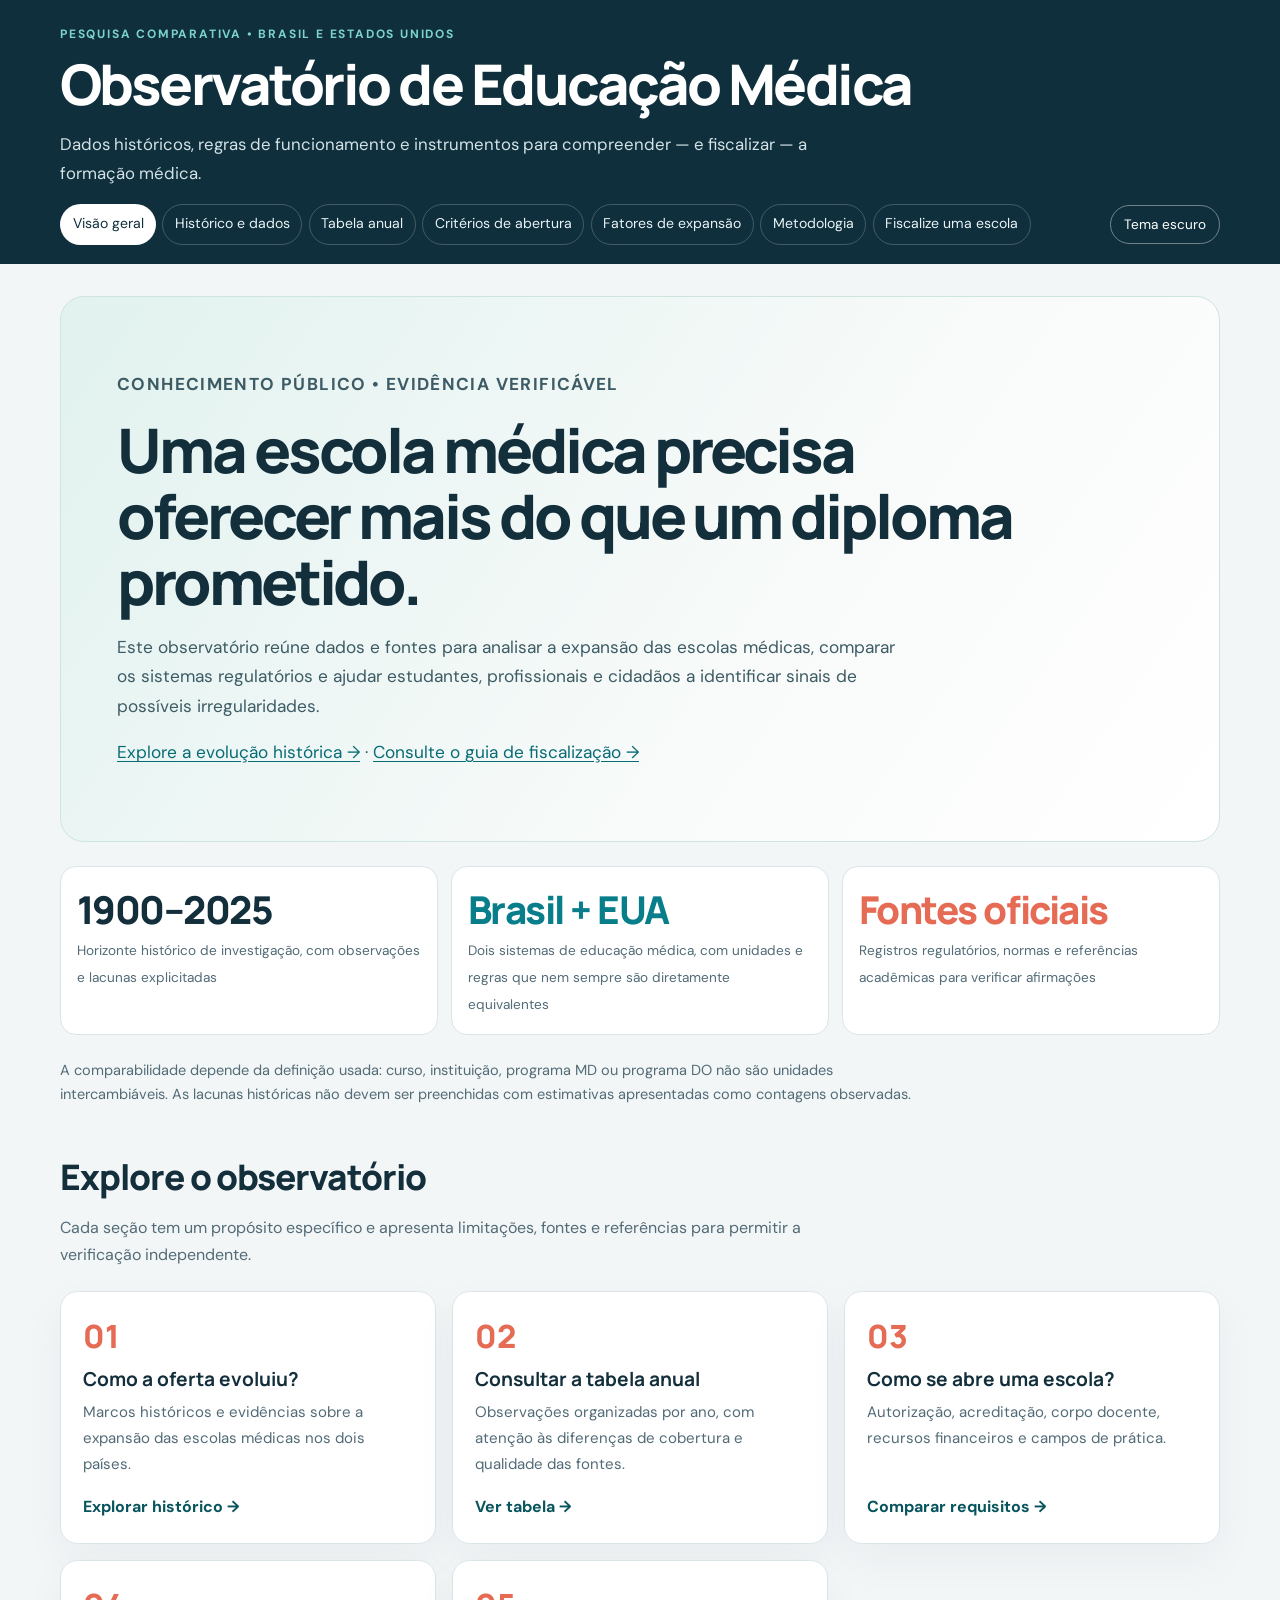
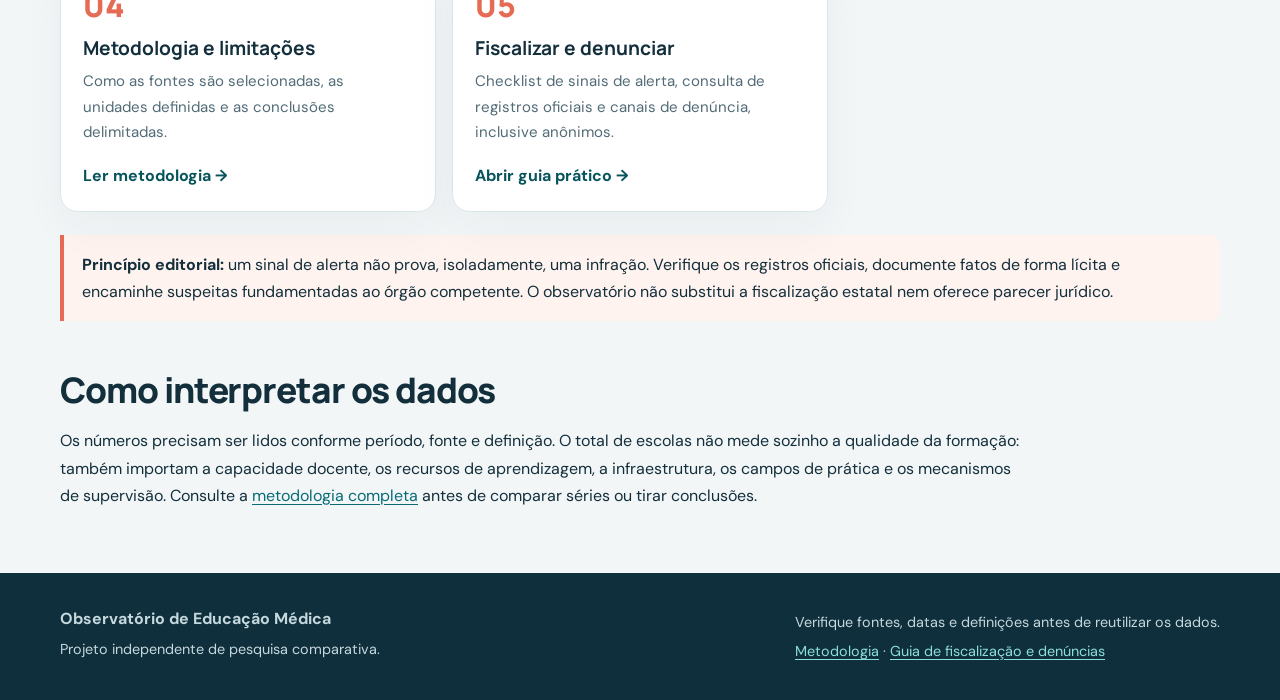
==== commit 8119736b: "Adiciona navegação para fatores de expansão" ====
--- a/index.html
+++ b/index.html
@@ -1 +1 @@
-<!doctype html><html lang="pt-BR"><head><meta charset="utf-8"><meta name="viewport" content="width=device-width,initial-scale=1"><meta name="description" content="Observatório independente sobre a história, a regulação e a qualidade estrutural da educação médica no Brasil e nos Estados Unidos."><title>Observatório de Educação Médica | Brasil e EUA</title><link rel="stylesheet" href="assets/site.css"><script defer src="assets/site.js"></script></head><body><a class="skip" href="#conteudo">Pular para o conteúdo</a><header class="site-header"><p class="eyebrow">Pesquisa comparativa • Brasil e Estados Unidos</p><h1>Observatório de Educação Médica</h1><p class="intro">Dados históricos, regras de funcionamento e instrumentos para compreender — e fiscalizar — a formação médica.</p><div class="nav-row"><nav class="main-nav" aria-label="Navegação principal"><a href="index.html" aria-current="page">Visão geral</a><a href="evolucao.html">Histórico e dados</a><a href="serie-anual.html">Tabela anual</a><a href="criterios.html">Critérios de abertura</a><a href="metodologia.html">Metodologia</a><a href="denuncias.html">Fiscalize uma escola</a></nav><button class="theme-toggle" data-theme-toggle type="button" aria-pressed="false">Tema escuro</button></div></header><main id="conteudo"><section class="hero"><p class="kicker">Conhecimento público • Evidência verificável</p><h2>Uma escola médica precisa oferecer mais do que um diploma prometido.</h2><p>Este observatório reúne dados e fontes para analisar a expansão das escolas médicas, comparar os sistemas regulatórios e ajudar estudantes, profissionais e cidadãos a identificar sinais de possíveis irregularidades.</p><p><a href="evolucao.html">Explore a evolução histórica →</a> · <a href="denuncias.html">Consulte o guia de fiscalização →</a></p></section><div class="stats"><div class="stat"><strong>1900–2025</strong><span>Horizonte histórico de investigação, com observações e lacunas explicitadas</span></div><div class="stat"><strong>Brasil + EUA</strong><span>Dois sistemas de educação médica, com unidades e regras que nem sempre são diretamente equivalentes</span></div><div class="stat"><strong>Fontes oficiais</strong><span>Registros regulatórios, normas e referências acadêmicas para verificar afirmações</span></div></div><p class="source-note">A comparabilidade depende da definição usada: curso, instituição, programa MD ou programa DO não são unidades intercambiáveis. As lacunas históricas não devem ser preenchidas com estimativas apresentadas como contagens observadas.</p><h2 class="section-heading">Explore o observatório</h2><p class="lede">Cada seção tem um propósito específico e apresenta limitações, fontes e referências para permitir a verificação independente.</p><div class="card-grid"><a class="feature-card" href="evolucao.html"><span class="card-number">01</span><h3>Como a oferta evoluiu?</h3><p>Marcos históricos e evidências sobre a expansão das escolas médicas nos dois países.</p><span class="arrow">Explorar histórico →</span></a><a class="feature-card" href="serie-anual.html"><span class="card-number">02</span><h3>Consultar a tabela anual</h3><p>Observações organizadas por ano, com atenção às diferenças de cobertura e qualidade das fontes.</p><span class="arrow">Ver tabela →</span></a><a class="feature-card" href="criterios.html"><span class="card-number">03</span><h3>Como se abre uma escola?</h3><p>Autorização, acreditação, corpo docente, recursos financeiros e campos de prática.</p><span class="arrow">Comparar requisitos →</span></a><a class="feature-card" href="metodologia.html"><span class="card-number">04</span><h3>Metodologia e limitações</h3><p>Como as fontes são selecionadas, as unidades definidas e as conclusões delimitadas.</p><span class="arrow">Ler metodologia →</span></a><a class="feature-card" href="denuncias.html"><span class="card-number">05</span><h3>Fiscalizar e denunciar</h3><p>Checklist de sinais de alerta, consulta de registros oficiais e canais de denúncia, inclusive anônimos.</p><span class="arrow">Abrir guia prático →</span></a></div><section class="note"><strong>Princípio editorial:</strong> um sinal de alerta não prova, isoladamente, uma infração. Verifique os registros oficiais, documente fatos de forma lícita e encaminhe suspeitas fundamentadas ao órgão competente. O observatório não substitui a fiscalização estatal nem oferece parecer jurídico.</section><h2 class="section-heading">Como interpretar os dados</h2><p>Os números precisam ser lidos conforme período, fonte e definição. O total de escolas não mede sozinho a qualidade da formação: também importam a capacidade docente, os recursos de aprendizagem, a infraestrutura, os campos de prática e os mecanismos de supervisão. Consulte a <a href="metodologia.html">metodologia completa</a> antes de comparar séries ou tirar conclusões.</p></main><footer class="site-footer"><div class="footer-inner"><div><strong>Observatório de Educação Médica</strong><p>Projeto independente de pesquisa comparativa.</p></div><div><p>Verifique fontes, datas e definições antes de reutilizar os dados.</p><p><a href="metodologia.html">Metodologia</a> · <a href="denuncias.html">Guia de fiscalização e denúncias</a></p></div></div></footer></body></html>+<!doctype html><html lang="pt-BR"><head><meta charset="utf-8"><meta name="viewport" content="width=device-width,initial-scale=1"><meta name="description" content="Observatório independente sobre a história, a regulação e a qualidade estrutural da educação médica no Brasil e nos Estados Unidos."><title>Observatório de Educação Médica | Brasil e EUA</title><link rel="stylesheet" href="assets/site.css"><script defer src="assets/site.js"></script></head><body><a class="skip" href="#conteudo">Pular para o conteúdo</a><header class="site-header"><p class="eyebrow">Pesquisa comparativa • Brasil e Estados Unidos</p><h1>Observatório de Educação Médica</h1><p class="intro">Dados históricos, regras de funcionamento e instrumentos para compreender — e fiscalizar — a formação médica.</p><div class="nav-row"><nav class="main-nav" aria-label="Navegação principal"><a href="index.html" aria-current="page">Visão geral</a><a href="evolucao.html">Histórico e dados</a><a href="serie-anual.html">Tabela anual</a><a href="criterios.html">Critérios de abertura</a><a href="fatores.html">Fatores de expansão</a><a href="metodologia.html">Metodologia</a><a href="denuncias.html">Fiscalize uma escola</a></nav><button class="theme-toggle" data-theme-toggle type="button" aria-pressed="false">Tema escuro</button></div></header><main id="conteudo"><section class="hero"><p class="kicker">Conhecimento público • Evidência verificável</p><h2>Uma escola médica precisa oferecer mais do que um diploma prometido.</h2><p>Este observatório reúne dados e fontes para analisar a expansão das escolas médicas, comparar os sistemas regulatórios e ajudar estudantes, profissionais e cidadãos a identificar sinais de possíveis irregularidades.</p><p><a href="evolucao.html">Explore a evolução histórica →</a> · <a href="denuncias.html">Consulte o guia de fiscalização →</a></p></section><div class="stats"><div class="stat"><strong>1900–2025</strong><span>Horizonte histórico de investigação, com observações e lacunas explicitadas</span></div><div class="stat"><strong>Brasil + EUA</strong><span>Dois sistemas de educação médica, com unidades e regras que nem sempre são diretamente equivalentes</span></div><div class="stat"><strong>Fontes oficiais</strong><span>Registros regulatórios, normas e referências acadêmicas para verificar afirmações</span></div></div><p class="source-note">A comparabilidade depende da definição usada: curso, instituição, programa MD ou programa DO não são unidades intercambiáveis. As lacunas históricas não devem ser preenchidas com estimativas apresentadas como contagens observadas.</p><h2 class="section-heading">Explore o observatório</h2><p class="lede">Cada seção tem um propósito específico e apresenta limitações, fontes e referências para permitir a verificação independente.</p><div class="card-grid"><a class="feature-card" href="evolucao.html"><span class="card-number">01</span><h3>Como a oferta evoluiu?</h3><p>Marcos históricos e evidências sobre a expansão das escolas médicas nos dois países.</p><span class="arrow">Explorar histórico →</span></a><a class="feature-card" href="serie-anual.html"><span class="card-number">02</span><h3>Consultar a tabela anual</h3><p>Observações organizadas por ano, com atenção às diferenças de cobertura e qualidade das fontes.</p><span class="arrow">Ver tabela →</span></a><a class="feature-card" href="criterios.html"><span class="card-number">03</span><h3>Como se abre uma escola?</h3><p>Autorização, acreditação, corpo docente, recursos financeiros e campos de prática.</p><span class="arrow">Comparar requisitos →</span></a><a class="feature-card" href="metodologia.html"><span class="card-number">04</span><h3>Metodologia e limitações</h3><p>Como as fontes são selecionadas, as unidades definidas e as conclusões delimitadas.</p><span class="arrow">Ler metodologia →</span></a><a class="feature-card" href="denuncias.html"><span class="card-number">05</span><h3>Fiscalizar e denunciar</h3><p>Checklist de sinais de alerta, consulta de registros oficiais e canais de denúncia, inclusive anônimos.</p><span class="arrow">Abrir guia prático →</span></a></div><section class="note"><strong>Princípio editorial:</strong> um sinal de alerta não prova, isoladamente, uma infração. Verifique os registros oficiais, documente fatos de forma lícita e encaminhe suspeitas fundamentadas ao órgão competente. O observatório não substitui a fiscalização estatal nem oferece parecer jurídico.</section><h2 class="section-heading">Como interpretar os dados</h2><p>Os números precisam ser lidos conforme período, fonte e definição. O total de escolas não mede sozinho a qualidade da formação: também importam a capacidade docente, os recursos de aprendizagem, a infraestrutura, os campos de prática e os mecanismos de supervisão. Consulte a <a href="metodologia.html">metodologia completa</a> antes de comparar séries ou tirar conclusões.</p></main><footer class="site-footer"><div class="footer-inner"><div><strong>Observatório de Educação Médica</strong><p>Projeto independente de pesquisa comparativa.</p></div><div><p>Verifique fontes, datas e definições antes de reutilizar os dados.</p><p><a href="metodologia.html">Metodologia</a> · <a href="denuncias.html">Guia de fiscalização e denúncias</a></p></div></div></footer></body></html>
